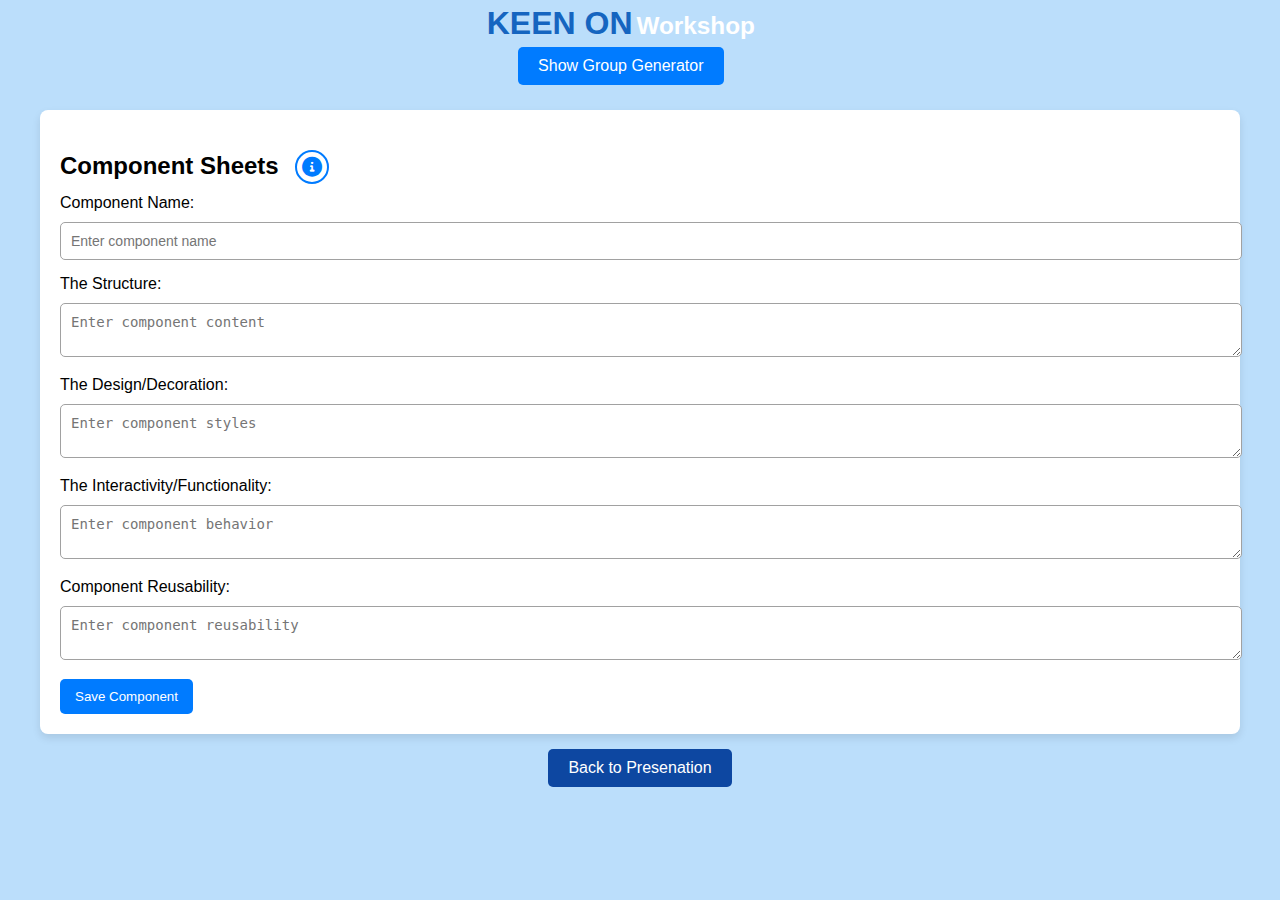
==== practice.html @ ac692d8e "add more options, and comments" ====
<!DOCTYPE html>
<html lang="en">
<head>
    <meta charset="UTF-8" />
    <meta name="viewport" content="width=device-width, initial-scale=1.0" />
    <link rel="stylesheet" href="style.css" />
    <title>Workshop - Pratice</title>
    <link rel="stylesheet" href="https://cdnjs.cloudflare.com/ajax/libs/font-awesome/6.0.0-beta3/css/all.min.css">

</head>
<body>



<header class="practice">
    <h1>KEEN ON <span>Workshop</span></h1>
    <button id="toggleGroupGeneratorButton" class="toggle-button">Show Group Generator</button>
</header>

<div class="container">
    <!-- Toggle Button for Group Generator -->


    <!-- Group Generator (Initially hidden) -->
    <div id="groupGenerator" class="group-generator hidden">
        <h2>Group Generator</h2>
        <label for="namesTextarea">Enter Names (one per line):</label>
        <textarea id="namesTextarea" placeholder="Enter names, one per line"></textarea>
        <label for="groupCount">Number of Groups:</label>
        <input id="groupCount" type="number" placeholder="Number of groups" />
        <button id="generateButton">Generate Groups</button>
        <div id="generatedGroups"></div>
    </div>

    <!-- Component Sheets -->
    <div class="component-sheets">
        <h2>Component Sheets
            <span class="tooltip">
                    <i class="fas fa-info-circle"></i>
                    <div class="tooltip-content">
                        <h3>HTML (The Structure):</h3>
                        <p>Think of HTML as the blueprint or framework of a house. It defines what goes where, such as headings, paragraphs, images, and links.</p>
                        <h3>CSS (The Design/Decoration):</h3>
                        <p>CSS is like the interior design and paint of the house. It decides how everything looks—colors, shapes, and spacing.</p>
                        <h3>JavaScript (The Interactivity/Functionality):</h3>
                        <p>JavaScript adds the dynamic and interactive parts, like buttons that respond to clicks or animations.</p>
                        <h4>In Summary:</h4>
                        <ul>
                            <li>HTML provides the skeleton.</li>
                            <li>CSS dresses it up.</li>
                            <li>JavaScript brings it to life.</li>
                        </ul>
                    </div>
                </span>
        </h2>
        <div id="componentForm">
            <label for="componentName">Component Name:</label>
            <input id="componentName" type="text" placeholder="Enter component name" />
            <label for="contentTextarea">The Structure:</label>
            <textarea id="contentTextarea" placeholder="Enter component content"></textarea>
            <label for="styleTextarea">The Design/Decoration:</label>
            <textarea id="styleTextarea" placeholder="Enter component styles"></textarea>
            <label for="behaviorTextarea">The Interactivity/Functionality:</label>
            <textarea id="behaviorTextarea" placeholder="Enter component behavior"></textarea>
            <label for="reusabilityTextarea">Component Reusability:</label>
            <textarea id="reusabilityTextarea" placeholder="Enter component reusability"></textarea>
            <button id="saveComponentButton">Save Component</button>
        </div>
        <div id="savedComponents"></div>
    </div>

</div>

<div class="container container--button">
    <a class="cta-button" href="workshop.html">Back to Presenation</a>
</div>


<script src="sheet.js"></script>
</body>
</html>
---- style.css ----
/* General setup */
body {
    margin: 0;
    font-family: Arial, sans-serif;
    background-color: #bbdefb;
}

body.intro,
body.workshop {
    display: flex;
    flex-direction: column;
    justify-content: center;
    align-items: center;
    height: 100vh;
}




header {
    display: flex;
    justify-content: space-between; /* Space between h1 and button */
    align-items: center; /* Vertically center the items */
    height: 4vh;
    margin-bottom: 1vh;
    width: 97%;
}

h1 {
    padding: 0;
    margin: 0;
    color: #1565c0; /* Dark blue color */
    font-size: 2rem;
}

h1 span {
    color: white;
    font-size: 76%;
    margin-left: 10px;
    transition: margin-left 1s ease-in-out;
}

.intro,
.practice {
    flex-direction: column;
    height: auto;
    color: #1565c0;
    font-size: 20px;
    margin:5px 0;
}


.qr-code{
    height: 10rem;
    margin-bottom: 1rem;
}

.intro h1  {
    font-size: 4rem;
}

.intro h2  {
    font-size: 3rem;
}

.practice h1 {
    margin-bottom: 5px;
}
.intro h1 span,
.practice h1 span {
    margin-left: -5px;
}

.intro-img {
    height: 13rem;
}

.cta-button {
    display: inline-block; /* Make it behave like a button */
    padding: 10px 20px;
    font-size: 1rem;
    background-color: #0d47a1; /* Navy Blue (complementary color) */
    color: white;
    text-decoration: none; /* Remove underline for links */
    border-radius: 5px;
    cursor: pointer;
    transition: background-color 0.3s ease;
}

.cta-button:hover {
    background-color: #083b82; /* Darker shade for hover effect */
}


.accordion {
    display: flex;
    width: 97%;
    height: 91vh;
    background: #fff;
    box-shadow: 0 4px 10px rgba(0, 0, 0, 0.2);
    border-radius: 8px;
    position: relative;
}

/* Accordion item styles */
.accordion-item {
    display: flex;
    flex-direction: column;
    align-items: center;
    justify-content: flex-start;
    transition: flex 0.3s ease-in-out;
    background: #eaeaea;
    cursor: pointer;
    border-right: 1px solid #fff; /* Border between slides */
    overflow: hidden;
    width: 100%; /* Ensures each item takes equal width when collapsed */

}

/* Title Wrapper with fixed height */
.accordion-item .title-wrapper {
    width: 100%;
    height: 60px; /* Fixed height for the title wrapper */
    display: flex;
    flex-shrink: 0; /* Prevents the title-wrapper from shrinking */
    align-items: center;
    justify-content: center;
    background: #2196f3; /* Blue background for the title wrapper */
    overflow: hidden;
}

/* Title styling */
.accordion-item .title {
    font-size: 24px;
    font-weight: bold;
    text-align: center;
    padding: 10px;
    color: white;
    transition: opacity 0.5s ease-in-out; /* Smooth fade effect */
    opacity: 1;
}


/* Content styling */
.accordion-item .content {
    font-size: 16px;
    text-align: left;
    color: #333;
    display: none; /* Hidden initially */
    flex-grow: 1;
    overflow-y: auto;
    width: 100%; /* Ensures content fits within the slide */
    visibility: hidden;
    transition: opacity 1s ease-in-out, visibility 0s 1s; /* Transition for opacity and visibility */
    max-height: 0; /* Start with no height */
}

.accordion-item h2 {
    display: none; /* Hide h2 elements */
}

.accordion-item h3 {
    font-size: 22px;
    color: #1565c0;
}

/* Show content when active with delay */
.accordion-item.active .content {
    display: block; /* Show content when active */
    visibility: visible;
    max-height: 1000px; /* Allow content to expand */
    transition-delay: 1s; /* Delay the appearance */
}

/* Inner wrapper inside content with margin */
.accordion-item .content .inner-wrapper {
    margin: 20px; /* 20px margin inside the content */
    display: flex;
    justify-content: space-between;
}

.accordion-item .content .inner-wrapper .content-container {
    width: 49%;
}

.accordion-item .content .inner-wrapper .content-container:not(:has(~ *)) {
    width: 100%;
}

.accordion-item .content .inner-wrapper .slider-container {
    padding: 15px;
    background: #d3d3d3;
    width: 46%;
    border:1px solid #bbbbbb;
}
    /* Active slide takes 80% of the container width */
.accordion-item.active {
    flex: 0.9; /* Active slide takes 80% of the container */
}

/* Inactive slides take equal space from the remaining 20% */
.accordion-item:not(.active) {
    flex: 0.02; /* Rest of the slides share the remaining 20% */
}

/* Make the collapsed slide names smaller */
.accordion-item:not(.active) .title {
    font-size: 12px; /* Smaller font size for collapsed slides */
}


/* Inner Wrapper Styling */
.accordion-item .content .inner-wrapper {
    line-height: 1.6; /* Improve line spacing for better readability */
}

/* Bullet Point Styling */
.accordion-item .content ul {
    list-style-type: disc; /* Default bullet points */
    margin-left: 20px; /* Add space before bullet points */
}

.accordion-item .content li {
    font-size: 16px; /* Adjust font size for readability */
    color: #333; /* Dark gray color for the text */
    margin-bottom: 10px; /* Space between list items */
}

/* Blue Bullet Points */
.accordion-item .content ul {
    list-style-type: none; /* Remove default bullets */
    padding-left: 20px; /* Create room for custom bullets */
}

.accordion-item .content ul li:before {
    content: '\2022'; /* Unicode for bullet */
    color: #2196f3; /* Blue color for the bullet */
    font-size: 24px; /* Size of the bullet */
    margin-right: 10px; /* Space between the bullet and text */
    vertical-align: middle; /* Align bullet with text */
}

.slider-container {
    width: 100%; /* Full width */
    height: 350px; /* Fixed height */
    position: relative;
    overflow: hidden;
}

.slider img {
    position: absolute;
    width: calc(100% - 30px);
    max-height: calc(100% - 30px);
    object-fit: cover; /* Maintain aspect ratio */
    opacity: 0; /* Hidden by default */
    transition: opacity 1s ease-in-out; /* Smooth fade effect */
    bottom: 50%;
    translate: 0 50%;
}

.slider img.active {
    opacity: 1; /* Show the active image */
    z-index: 1; /* Ensure the active image is on top */
}

/*  Practice part*/


.container {
    display: flex;
    justify-content: space-between;
    gap: 20px;
    margin: 0 auto 15px auto;
    max-width: 1200px;
    width: 100%;
}

.container--button {
    justify-content: center;
}

.group-generator, .component-sheets {
    background: #fff;
    padding: 20px;
    border-radius: 8px;
    box-shadow: 0 4px 8px rgba(0, 0, 0, 0.1);
    width: 45%;
}

/* When group generator is hidden, adjust component-sheets width */
.group-generator.hidden + .component-sheets {
    width: 100%;  /* Component sheets will take full width when group-generator is hidden */
}

/* Alternatively, use nth-child to ensure the layout adjustment */
.container > .group-generator.hidden ~ .component-sheets {
    width: 100%;  /* Adjust the width of component-sheets if group-generator is hidden */
}

h2 {
    margin-bottom: 10px;
    position: relative;
}

.tooltip {
    font-size: 14px;
    display: inline-block;
    margin-left: 10px;
    position: relative;
    cursor: pointer;
}

.tooltip i {
    font-size: 20px;
    color: #007BFF;
    border: 2px solid #007BFF;
    border-radius: 50%;
    padding: 5px;
    background: white;
    transition: transform 0.3s ease;
}

.tooltip i:hover {
    transform: scale(1.1);
}

.tooltip-content {
    display: none;
    position: absolute;
    background: #fff;
    border: 1px solid #a1a1a1;
    border-radius: 8px;
    padding: 15px;
    width: 320px;
    text-align: left;
    box-shadow: 0 4px 8px rgba(0, 0, 0, 0.2);
    top: 30px;
    left: -20px;
    z-index: 1000;
}

.tooltip:hover .tooltip-content {
    display: block;
}

.tooltip-content h3 {
    font-size: 16px;
    margin-top: 10px;
    margin-bottom: 5px;
    color: #0056b3;
}

.tooltip-content p {
    font-size: 14px;
    margin-bottom: 10px;
    color: #333;
}

.tooltip-content h4 {
    font-size: 15px;
    margin-top: 10px;
    margin-bottom: 5px;
    color: #007BFF;
}

.tooltip-content ul {
    padding-left: 20px;
    list-style: disc;
}

.tooltip-content ul li {
    margin-bottom: 5px;
    color: #555;
}

textarea, input {
    width: 100%;
    padding: 10px;
    margin-bottom: 15px;
    border: 1px solid #a1a1a1;
    border-radius: 5px;
    font-size: 14px;
}

button {
    padding: 10px 15px;
    background-color: #007BFF;
    color: white;
    border: none;
    border-radius: 5px;
    cursor: pointer;
}

button:hover {
    background-color: #0056b3;
}

label {
    display: block;
    text-align: left;
    margin-bottom: 10px;
}


/* Add styles for hidden state */
.hidden {
    display: none;
}

/* Add styling for the toggle button */

.toggle-button {
    padding: 10px 20px;
    background-color: #007BFF;
    color: white;
    border: none;
    border-radius: 5px;
    cursor: pointer;
    font-size: 16px;
    margin-bottom: 20px;
    transition: background-color 0.3s ease;
}

.toggle-button:hover {
    background-color: #0056b3;
}


.component-item {
    background: #f9f9f9;
    padding: 20px;
    margin: 10px 0;
    border: 1px solid #a1a1a1;
    border-radius: 8px;
    box-shadow: 0 4px 8px rgba(0, 0, 0, 0.1);
    display: flex;
    flex-direction:column;
    gap: 10px; /* Space between rows */
}

.component-item > div {
    flex-basis: 50%;
}

.component-item strong {
    font-weight: 600;
    color: #007BFF;
    flex-basis: 50%;
    text-align:left;
}

.component-item p {
    color: #333;
    margin: 0;
    text-align:left;
}
.component-item p.title {
    font-weight:bold;
    font-size:150%;
}

.component-item button {
    margin-top:10px;
    flex-basis:50%;
    background:gray;
}

/* Popup Button Styling */
.popup-toggle-button {
    position: fixed;
    bottom: 25px;
    right: 25px;
    padding: 10px 20px;
    background-color: #0d47a1;
    color: white;
    border: none;
    border-radius: 5px;
    cursor: pointer;
    font-size: 16px;
    transition: background-color 0.3s ease;
    z-index: 9000;
}

.popup-toggle-button:hover {
    background-color: #083b82;
}

/* Popup Container Styling */
.popup {
    position: fixed;
    z-index: 10;
    top: 50%;
    left: 50%;
    width: 70vh;
    height: 70vh;
    background-color: #ffffff;
    border-radius: 10px;
    box-shadow: 0 4px 15px rgba(0, 0, 0, 0.2);
    transform: translate(-50%, -50%);
    display: flex;
    flex-direction: column;
    justify-content: center;
    align-items: center;
    padding: 20px;
    z-index: 1000;
    opacity: 0;
    visibility: hidden;
    transition: opacity 0.4s ease, visibility 0s 0.4s;
}

/* Visible state */
.popup.visible {
    opacity: 1;
    visibility: visible;
    transition: opacity 0.4s ease;
}

/* Close Button Styling */
.close-popup {
    margin-top: 20px;
    padding: 10px 20px;
    background-color: #f44336;
    color: white;
    border: none;
    border-radius: 5px;
    cursor: pointer;
    font-size: 16px;
}

.close-popup:hover {
    background-color: #c62828;
}
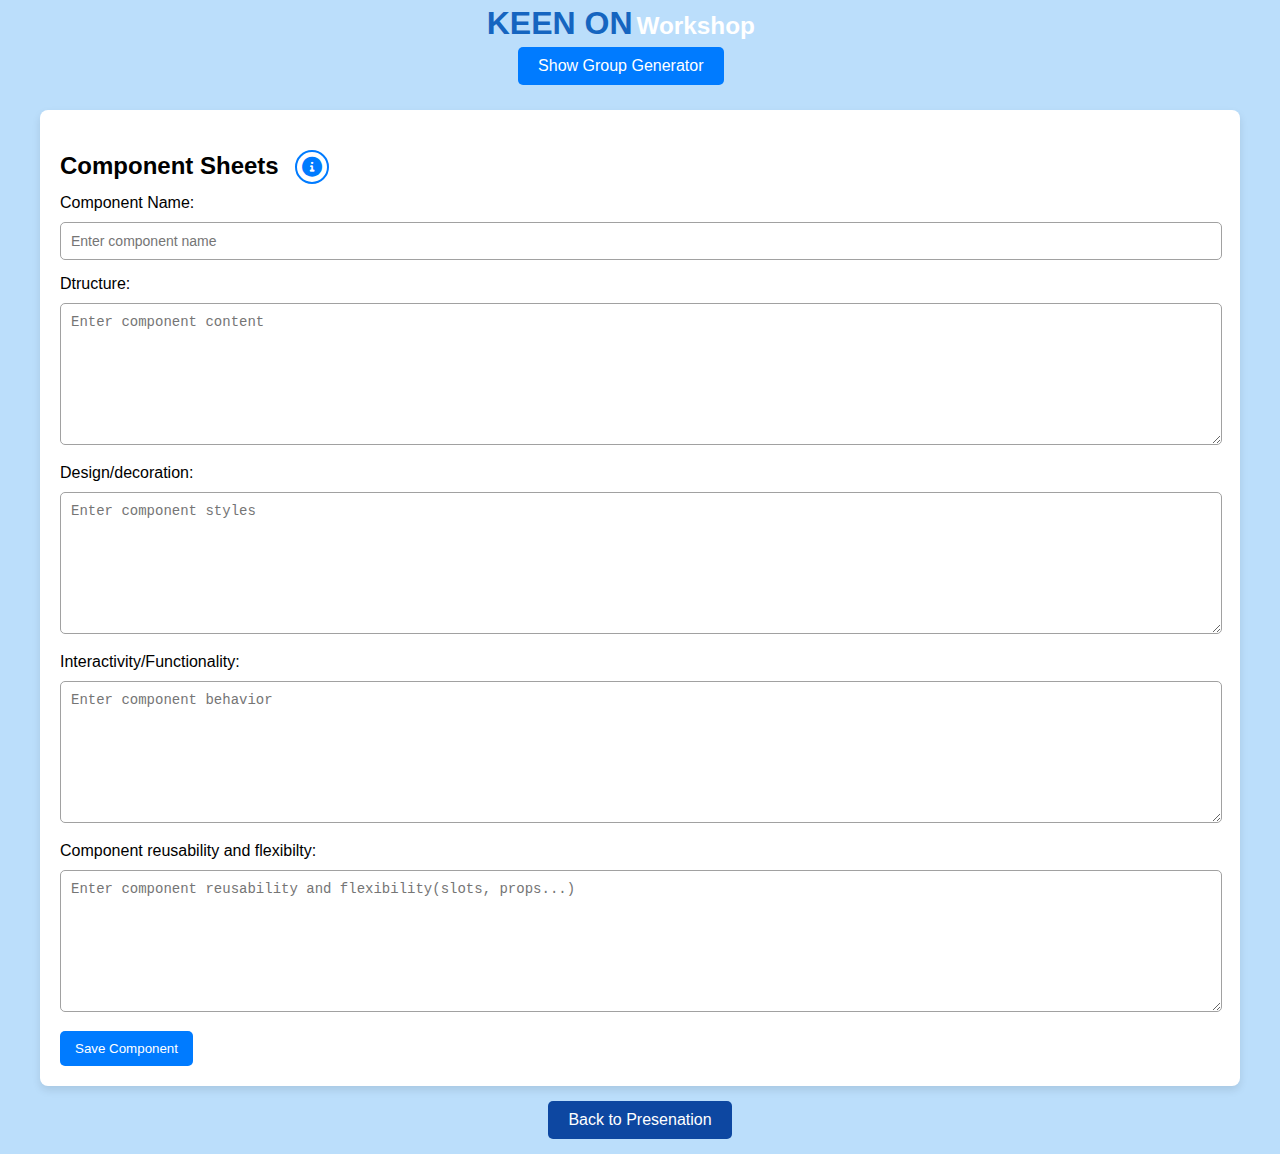
==== commit 0136b3e2: "save to local storage" ====
--- a/practice.html
+++ b/practice.html
@@ -4,7 +4,7 @@
     <meta charset="UTF-8" />
     <meta name="viewport" content="width=device-width, initial-scale=1.0" />
     <link rel="stylesheet" href="style.css" />
-    <title>Workshop - Pratice</title>
+    <title>Workshop - Practice</title>
     <link rel="stylesheet" href="https://cdnjs.cloudflare.com/ajax/libs/font-awesome/6.0.0-beta3/css/all.min.css">
 
 </head>
@@ -39,9 +39,9 @@
                     <i class="fas fa-info-circle"></i>
                     <div class="tooltip-content">
                         <h3>HTML (The Structure):</h3>
-                        <p>Think of HTML as the blueprint or framework of a house. It defines what goes where, such as headings, paragraphs, images, and links.</p>
+                        <p>HTML as the blueprint or framework of some object. It defines what goes where, such as headings, paragraphs, images, and links.</p>
                         <h3>CSS (The Design/Decoration):</h3>
-                        <p>CSS is like the interior design and paint of the house. It decides how everything looks—colors, shapes, and spacing.</p>
+                        <p>CSS is the interior design and paint of some object. It decides how everything looks—colors, shapes, and spacing.</p>
                         <h3>JavaScript (The Interactivity/Functionality):</h3>
                         <p>JavaScript adds the dynamic and interactive parts, like buttons that respond to clicks or animations.</p>
                         <h4>In Summary:</h4>
@@ -56,14 +56,14 @@
         <div id="componentForm">
             <label for="componentName">Component Name:</label>
             <input id="componentName" type="text" placeholder="Enter component name" />
-            <label for="contentTextarea">The Structure:</label>
+            <label for="contentTextarea">Dtructure:</label>
             <textarea id="contentTextarea" placeholder="Enter component content"></textarea>
-            <label for="styleTextarea">The Design/Decoration:</label>
+            <label for="styleTextarea">Design/decoration:</label>
             <textarea id="styleTextarea" placeholder="Enter component styles"></textarea>
-            <label for="behaviorTextarea">The Interactivity/Functionality:</label>
+            <label for="behaviorTextarea">Interactivity/Functionality:</label>
             <textarea id="behaviorTextarea" placeholder="Enter component behavior"></textarea>
-            <label for="reusabilityTextarea">Component Reusability:</label>
-            <textarea id="reusabilityTextarea" placeholder="Enter component reusability"></textarea>
+            <label for="reusabilityTextarea">Component reusability and flexibilty:</label>
+            <textarea id="reusabilityTextarea" placeholder="Enter component reusability and flexibility(slots, props...)"></textarea>
             <button id="saveComponentButton">Save Component</button>
         </div>
         <div id="savedComponents"></div>
--- a/style.css
+++ b/style.css
@@ -164,6 +164,18 @@
     color: #1565c0;
 }
 
+.accordion-item h3.special {
+    font-size: 32px;
+    color:maroon;
+    padding: 10px;
+    border: 1px solid darkblue;
+    background: darkgray;
+}
+.accordion-item h4 {
+    font-size: 16px;
+    color: #1565c0;
+}
+
 /* Show content when active with delay */
 .accordion-item.active .content {
     display: block; /* Show content when active */
@@ -177,6 +189,7 @@
     margin: 20px; /* 20px margin inside the content */
     display: flex;
     justify-content: space-between;
+    position: relative;
 }
 
 .accordion-item .content .inner-wrapper .content-container {
@@ -239,6 +252,52 @@
     margin-right: 10px; /* Space between the bullet and text */
     vertical-align: middle; /* Align bullet with text */
 }
+
+
+.accordion-item .references {
+    position: absolute;
+    bottom: 0;
+    background: #d1d1d1;
+    color:black;
+    padding: 5px 10px;
+    height: 10px;
+    width: 70px;
+    overflow: hidden;
+    transition: all 0.5s;
+}
+
+.accordion-item .references:hover {
+    padding: 10px;
+    height: 60px;
+    width: 200px;
+}
+
+.accordion-item .references h4 {
+    padding: 0;
+    margin: 0;
+    font-size: 12px;
+}
+
+.accordion-item .references ul {
+    margin: 0;
+    padding: 5px;
+    white-space: nowrap; /* Prevent text from wrapping */
+    overflow: hidden;    /* Prevent overflow */
+    text-overflow: ellipsis; /* Optionally add ellipsis if text is too long */
+    display: inline-block; /* Ensure it behaves like a block-level element */
+    max-width: 100%;
+}
+.accordion-item .references li {
+    font-size: 10px;
+    padding:0 0 0 5px;
+    margin: 0;
+    line-height: 0.8;
+}
+
+.accordion-item .references li a {
+   color:black
+}
+
 
 .slider-container {
     width: 100%; /* Full width */
@@ -350,6 +409,7 @@
     color: #0056b3;
 }
 
+
 .tooltip-content p {
     font-size: 14px;
     margin-bottom: 10px;
@@ -374,12 +434,16 @@
 }
 
 textarea, input {
-    width: 100%;
+    width: calc(100% - 20px);
     padding: 10px;
     margin-bottom: 15px;
     border: 1px solid #a1a1a1;
     border-radius: 5px;
     font-size: 14px;
+}
+
+textarea {
+    min-height: 120px;
 }
 
 button {
@@ -468,8 +532,8 @@
 /* Popup Button Styling */
 .popup-toggle-button {
     position: fixed;
-    bottom: 25px;
-    right: 25px;
+    bottom: 5px;
+    right: 5px;
     padding: 10px 20px;
     background-color: #0d47a1;
     color: white;
@@ -530,4 +594,3 @@
 .close-popup:hover {
     background-color: #c62828;
 }
-
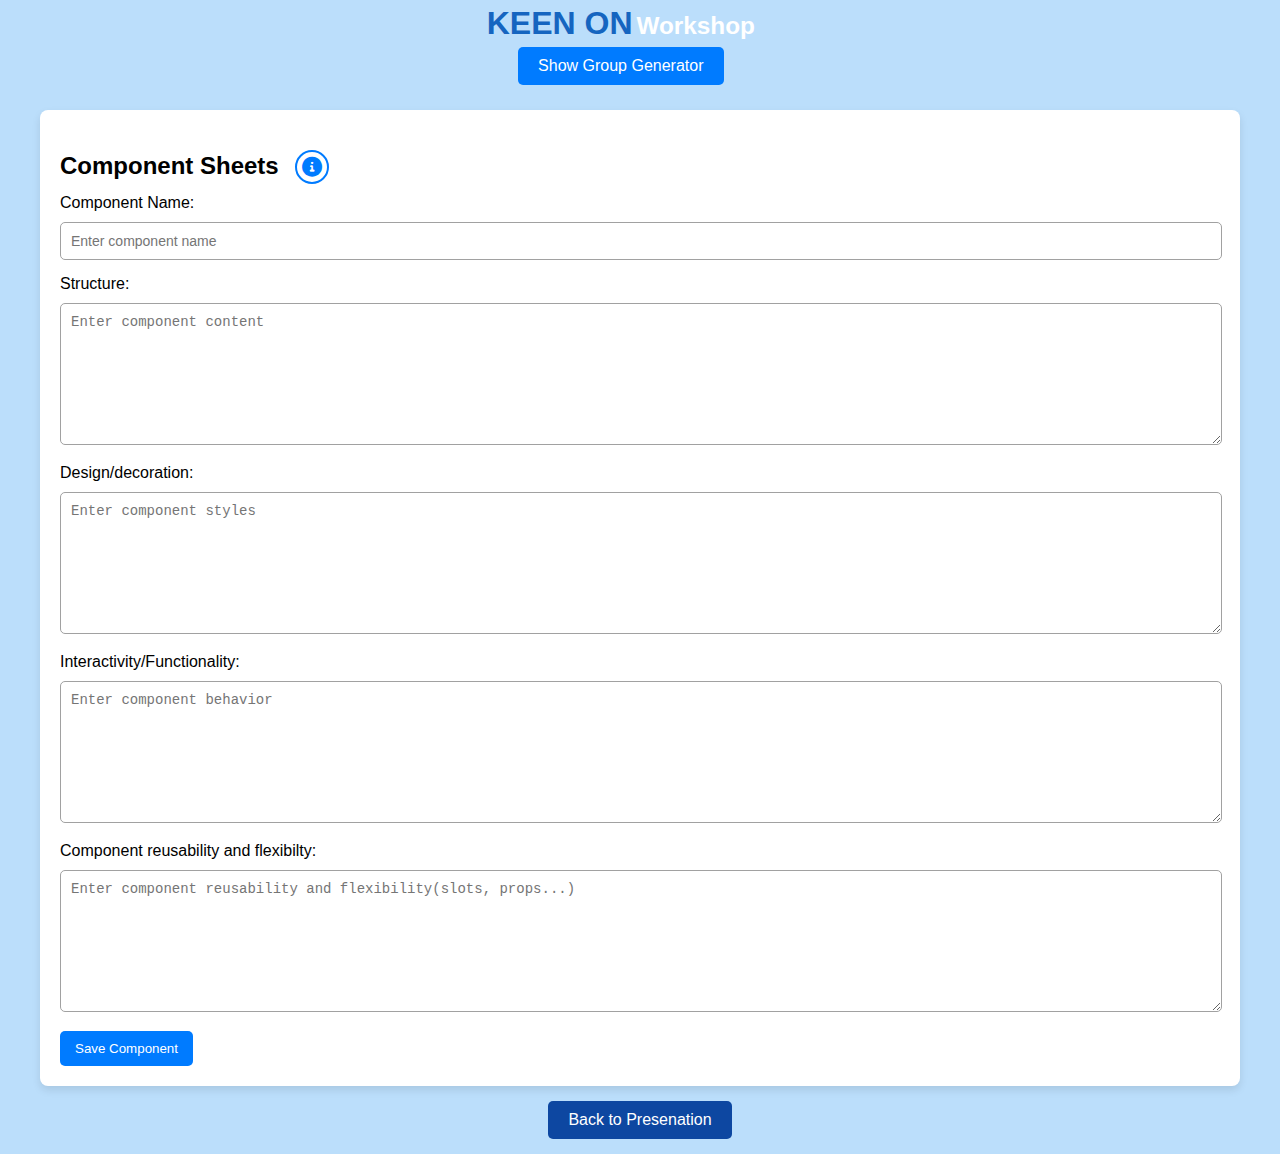
==== commit 929ef696: "fine tuning" ====
--- a/practice.html
+++ b/practice.html
@@ -56,7 +56,7 @@
         <div id="componentForm">
             <label for="componentName">Component Name:</label>
             <input id="componentName" type="text" placeholder="Enter component name" />
-            <label for="contentTextarea">Dtructure:</label>
+            <label for="contentTextarea">Structure:</label>
             <textarea id="contentTextarea" placeholder="Enter component content"></textarea>
             <label for="styleTextarea">Design/decoration:</label>
             <textarea id="styleTextarea" placeholder="Enter component styles"></textarea>
--- a/style.css
+++ b/style.css
@@ -351,6 +351,9 @@
     width: 100%;  /* Component sheets will take full width when group-generator is hidden */
 }
 
+.group {
+    margin-top: 10px;
+}
 /* Alternatively, use nth-child to ensure the layout adjustment */
 .container > .group-generator.hidden ~ .component-sheets {
     width: 100%;  /* Adjust the width of component-sheets if group-generator is hidden */
